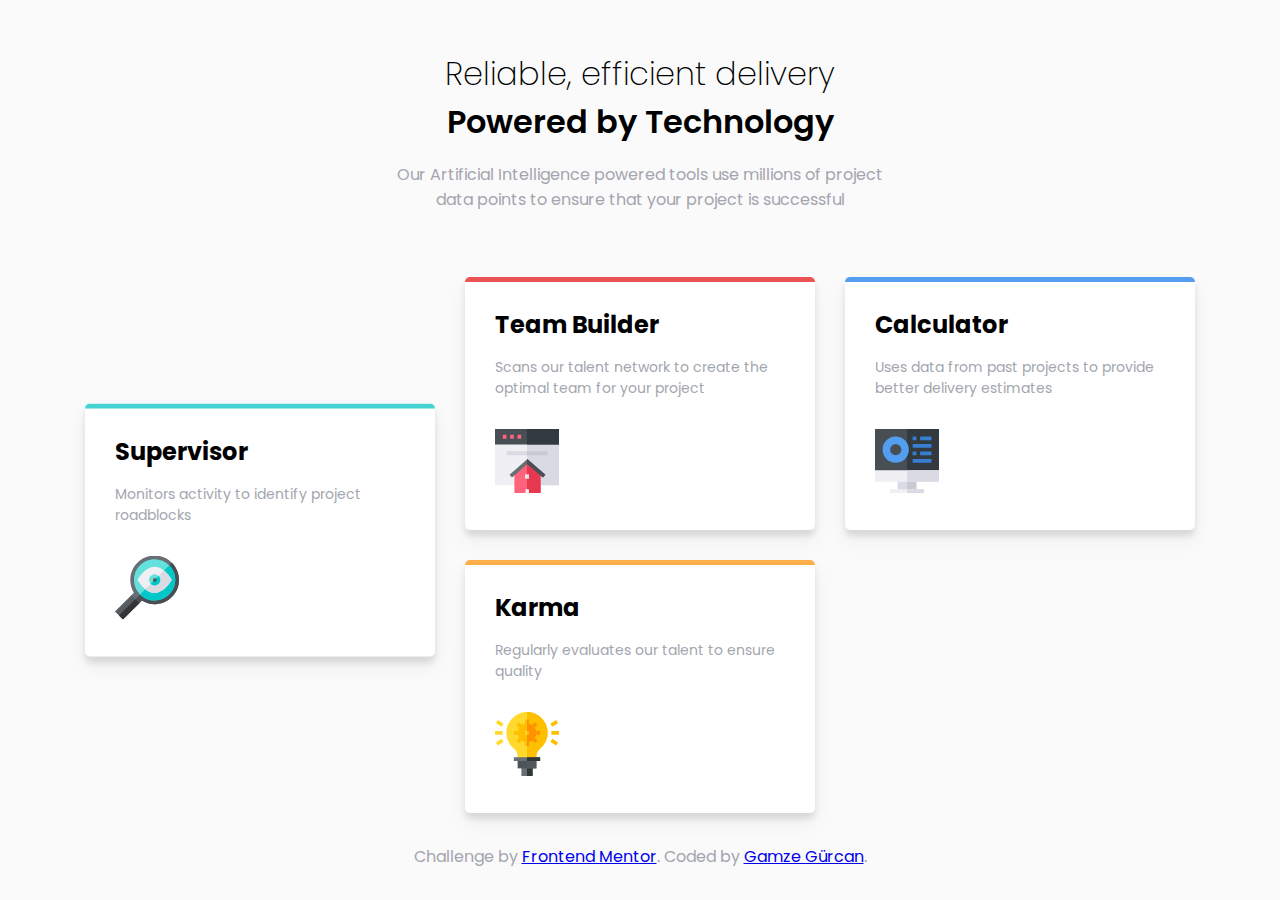
==== four-card-feature-section/index.html @ c6d21b04 "first commit" ====
<!DOCTYPE html>
<html lang="en">
<head>
  <meta charset="UTF-8">
  <meta name="viewport" content="width=device-width, initial-scale=1.0"> 
  <link rel="icon" type="image/png" sizes="32x32" href="./images/favicon-32x32.png">
  <link rel="stylesheet" href="style.css">
  <title>Frontend Mentor | Four card feature section</title>
</head>
<body>
  <header>
    <h1>Reliable, efficient delivery
      <span>Powered by Technology</span>
    </h1>
    
    <p>Our Artificial Intelligence powered tools use millions of project data points 
    to ensure that your project is successful</p>
  </header>
  <div class="container">
    <div class="box box-cyan box-push">
      <h2>Supervisor</h2>
      <p>Monitors activity to identify project roadblocks</p>
      <img src="images/icon-supervisor.svg" alt="supervisor">
    </div>

    <div class="box box-red">
      <h2>Team Builder</h2>
      <p> Scans our talent network to create the optimal team for your project
      </p>
      <img src="images/icon-team-builder.svg" alt="teambuilder">
    </div>

    <div class="box box-blue">
      <h2>Calculator</h2>
      <p>  Uses data from past projects to provide better delivery estimates
      </p>
      <img src="images/icon-calculator.svg" alt="calculator">
    </div>

    <div class="box box-orange">
      <h2>Karma</h2>
      <p>  Regularly evaluates our talent to ensure quality
      </p>
      <img src="images/icon-karma.svg" alt="karma">
    </div>

    
  </div>
  
  <footer>
    <p>
      Challenge by <a href="https://www.frontendmentor.io?ref=challenge" target="_blank">Frontend Mentor</a>. 
      Coded by <a href="#">Gamze Gürcan</a>.
    </p>
  </footer>
</body>
</html>
---- four-card-feature-section/style.css ----
@import url('https://fonts.googleapis.com/css2?family=Poppins:wght@200;400;600&display=swap');

* {
    box-sizing: border-box;
}

body {
    font-family:'Poppins' , sans-serif;
    background-color: hsl(0, 0%, 98%);
}

header {
    max-width: 500px;
    text-align: center;
    margin: 50px auto;
}

h1 {
    font-weight: 200;
    margin: 0;
}

h1 span {
    font-weight: 600;
}

.container {
    display:flex;
    flex-wrap: wrap;
    justify-content: center;
    margin: 0 auto;
    max-width: 1140px;
}

.box {
    background-color:#fff;
    padding:30px;
    margin: 15px;
    width:350px;
    border-radius:5px;
    position: relative;
    overflow: hidden;
    box-shadow: 0 10px 20px rgba(0,0,0,0.05), 0 6px 6px rgba(0,0,0,0.1);
}

.box::after {
    content: '';
    position: absolute;
    top: 0;
    left: 0;
    height:5px;
    width:350px;
}

.box-red::after {
    background-color:hsl(0, 78%, 62%);
}

.box-cyan::after {
    background-color:hsl(180, 62%, 55%);
}

.box-orange::after {
    background-color:hsl(34, 97%, 64%);
}

.box-blue::after {
    background-color:hsl(212, 86%, 64%);
}

.box-push {
    transform:translateY(50%);
}

.box h2 {
    margin:0;
}

.box p {
    font-size:14px;
    margin:15px 0 30px;
}

.box img {
    display: inline-block;
    margin-left: auto;
}

p {
    color: hsl(229, 6%, 66%);
}

footer {
    text-align: center;
}
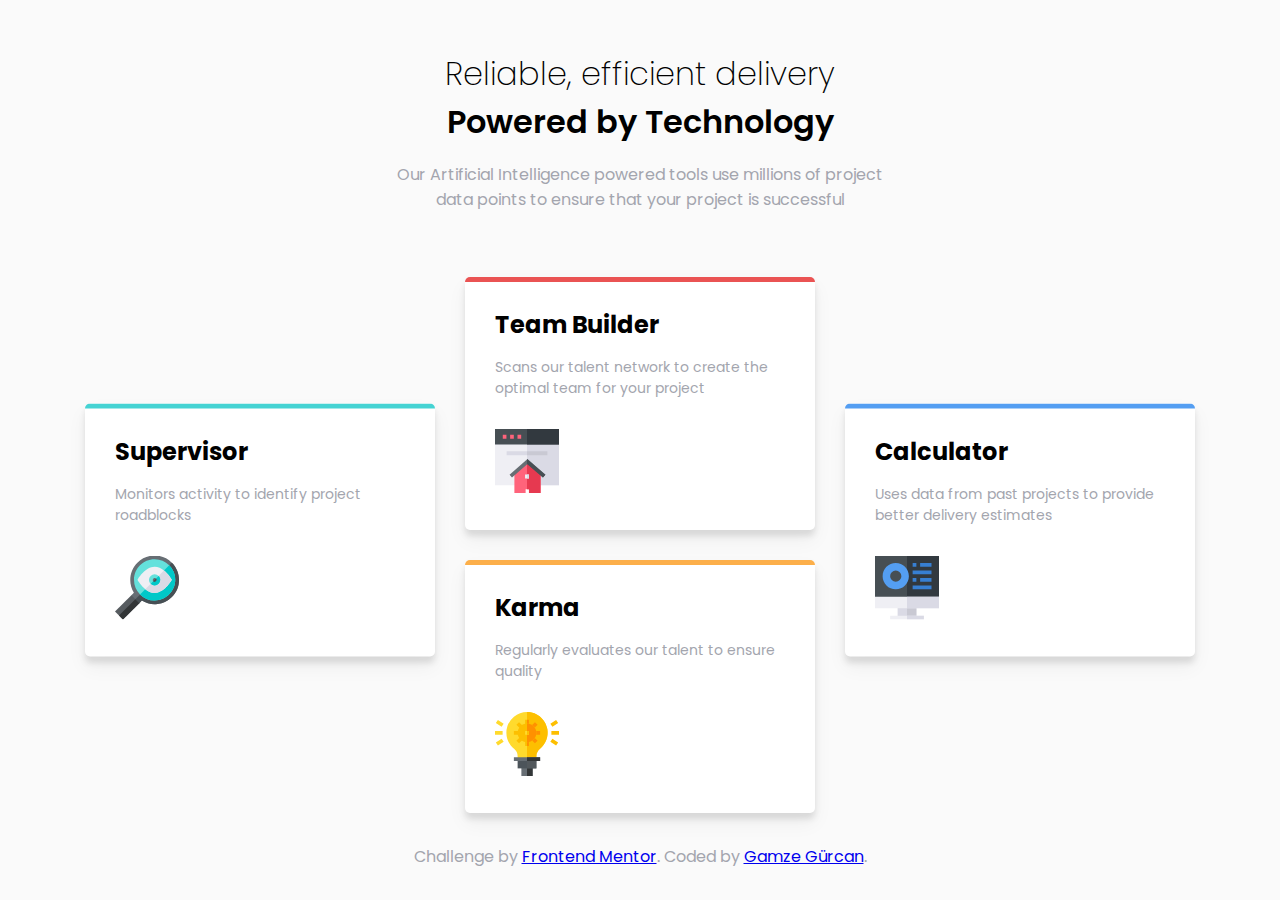
==== commit eb45650f: "project finished" ====
--- a/four-card-feature-section/index.html
+++ b/four-card-feature-section/index.html
@@ -30,7 +30,7 @@
       <img src="images/icon-team-builder.svg" alt="teambuilder">
     </div>
 
-    <div class="box box-blue">
+    <div class="box box-blue box-push">
       <h2>Calculator</h2>
       <p>  Uses data from past projects to provide better delivery estimates
       </p>
--- a/four-card-feature-section/style.css
+++ b/four-card-feature-section/style.css
@@ -68,10 +68,6 @@
     background-color:hsl(212, 86%, 64%);
 }
 
-.box-push {
-    transform:translateY(50%);
-}
-
 .box h2 {
     margin:0;
 }
@@ -79,6 +75,10 @@
 .box p {
     font-size:14px;
     margin:15px 0 30px;
+}
+
+.box-push {
+	transform: translateY(50%);
 }
 
 .box img {
@@ -92,4 +92,10 @@
 
 footer {
     text-align: center;
+}
+
+@media (max-width:775px) {
+    .box-push {
+        transform: translateY(0);
+    }
 }